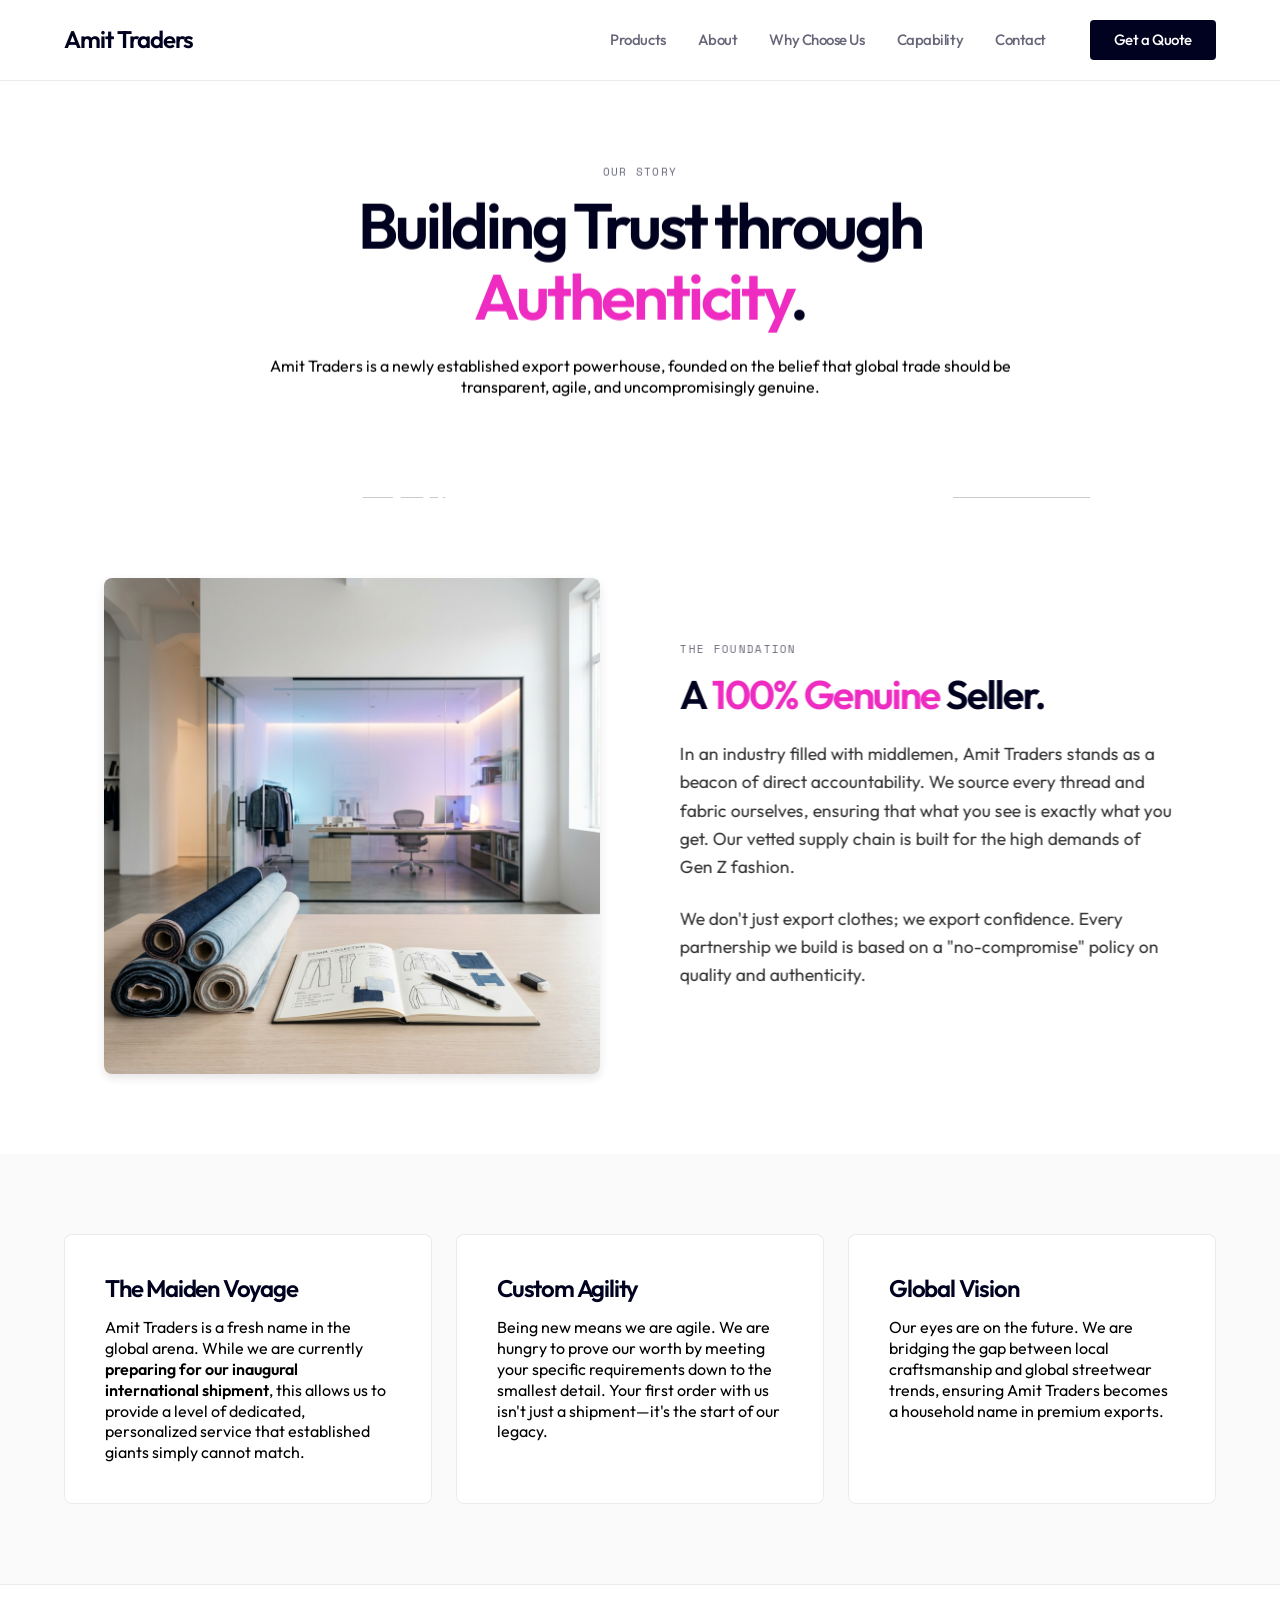
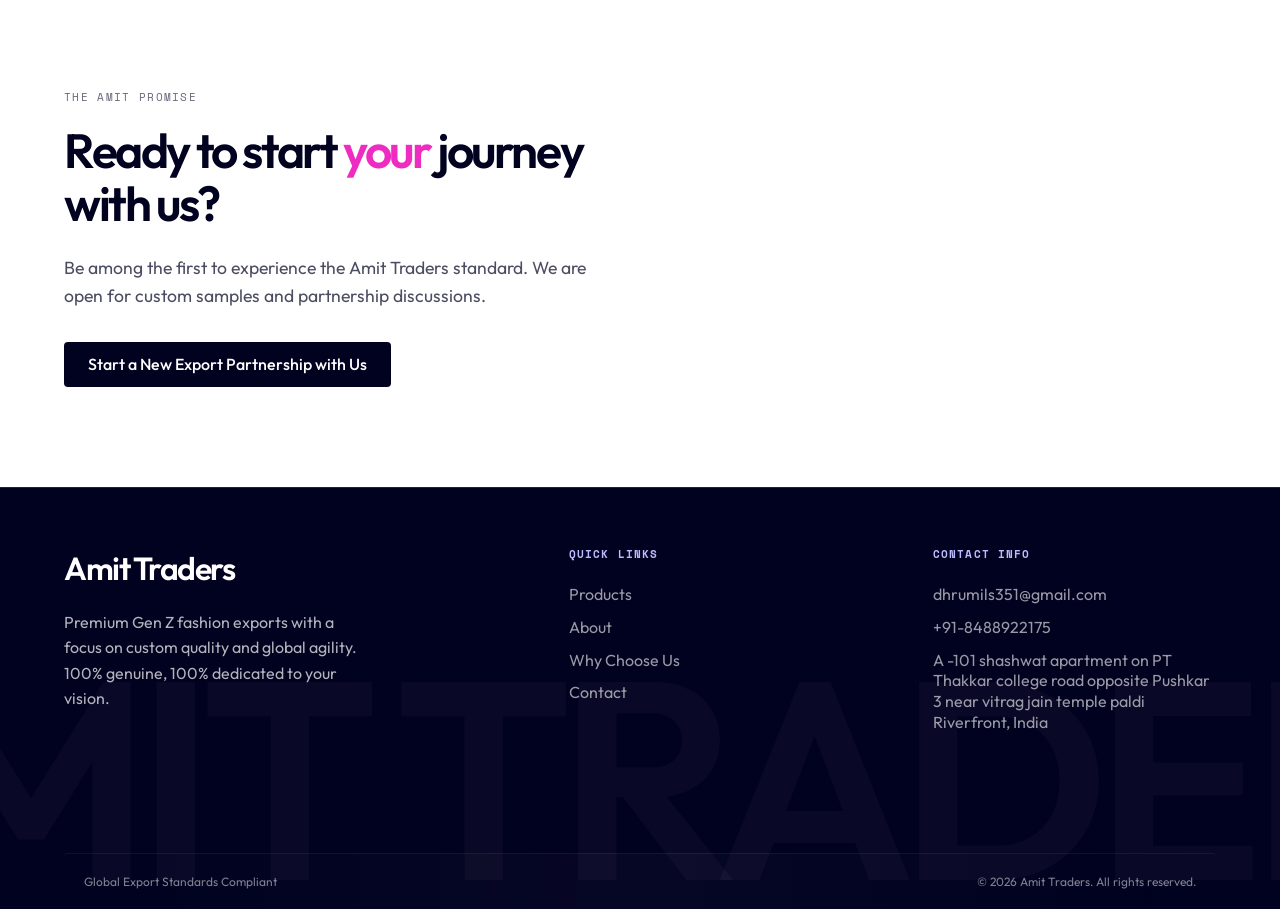
==== about.html @ be4467d7 "Amit Traders Business" ====
<!doctype html>
<html lang="en">
  <head>
    <meta charset="UTF-8" />
    <meta name="viewport" content="width=device-width, initial-scale=1.0" />
    <title>About Us | Amit Traders - Authentic Export House</title>
    <meta
      name="description"
      content="Learn about Amit Traders, a 100% genuine export house focusing on premium Gen Z fashion and custom quality standards."
    />
    <link rel="icon" type="image/png" href="assets/favicon.ico">
    <link rel="stylesheet" href="index.css" />
  </head>
  <body>
    <nav>
      <div class="logo">
        <a href="index.html" style="text-decoration: none; color: inherit"
          >Amit Traders</a
        >
      </div>
      <div class="nav-links">
        <a href="products.html">Products</a>
        <a href="about.html">About</a>
        <a href="why-choose-us.html">Why Choose Us</a>
        <a href="export-capability.html">Capability</a>
        <a href="contact.html">Contact</a>
        <a href="contact.html" class="btn btn-primary">Get a Quote</a>
      </div>
    </nav>

    <main>
      <section class="about-hero animate-on-scroll">
        <div class="mono-label">Our Story</div>
        <h1>
          Building Trust through
          <span style="color: var(--color-magenta)">Authenticity</span>.
        </h1>
        <p>
          Amit Traders is a newly established export powerhouse, founded on the
          belief that global trade should be transparent, agile, and
          uncompromisingly genuine.
        </p>
      </section>

      <section class="about-grid">
        <div class="hero-image-container animate-on-scroll slide-left">
          <img src="assets/about_studio.png" alt="Amit Traders Studio" />
        </div>
        <div class="about-text animate-on-scroll slide-right">
          <div class="mono-label" style="margin-bottom: 16px">
            The Foundation
          </div>
          <h2>A <span class="trust-highlight">100% Genuine</span> Seller.</h2>
          <p>
            In an industry filled with middlemen, Amit Traders stands as a
            beacon of direct accountability. We source every thread and fabric
            ourselves, ensuring that what you see is exactly what you get. Our
            vetted supply chain is built for the high demands of Gen Z fashion.
          </p>
          <p>
            We don't just export clothes; we export confidence. Every
            partnership we build is based on a "no-compromise" policy on quality
            and authenticity.
          </p>
        </div>
      </section>

      <section class="mission-grid stagger-container">
        <div class="mission-card animate-on-scroll">
          <h3>The Maiden Voyage</h3>
          <p>
            Amit Traders is a fresh name in the global arena. While we are
            currently
            <span style="font-weight: 600"
              >preparing for our inaugural international shipment</span
            >, this allows us to provide a level of dedicated, personalized
            service that established giants simply cannot match.
          </p>
        </div>
        <div class="mission-card animate-on-scroll">
          <h3>Custom Agility</h3>
          <p>
            Being new means we are agile. We are hungry to prove our worth by
            meeting your specific requirements down to the smallest detail. Your
            first order with us isn't just a shipment—it's the start of our
            legacy.
          </p>
        </div>
        <div class="mission-card animate-on-scroll">
          <h3>Global Vision</h3>
          <p>
            Our eyes are on the future. We are bridging the gap between local
            craftsmanship and global streetwear trends, ensuring Amit Traders
            becomes a household name in premium exports.
          </p>
        </div>
      </section>

      <section
        class="quality-detail"
        style="
          background: var(--color-white);
          color: var(--color-dark-blue);
          border-top: 1px solid var(--color-border-light);
        "
      >
        <div class="quality-text animate-on-scroll">
          <div class="mono-label" style="margin-bottom: 20px">
            The Amit Promise
          </div>
          <h2 style="color: var(--color-dark-blue)">
            Ready to start
            <span style="color: var(--color-magenta)">your</span> journey with
            us?
          </h2>
          <p style="color: var(--color-dark-blue); opacity: 0.7">
            Be among the first to experience the Amit Traders standard. We are
            open for custom samples and partnership discussions.
          </p>
          <a href="index.html#contact" class="btn btn-primary"
            >Start a New Export Partnership with Us</a
          >
        </div>
      </section>
    </main>

    <footer class="animate-on-scroll">
      <div class="footer-bg-text">AMIT TRADERS</div>
      <div class="footer-container stagger-container">
        <div class="footer-col animate-on-scroll">
          <div class="footer-logo">Amit Traders</div>
          <p class="footer-desc">
            Premium Gen Z fashion exports with a focus on custom quality and
            global agility. 100% genuine, 100% dedicated to your vision.
          </p>
        </div>
        <div class="footer-col animate-on-scroll">
          <h4>Quick Links</h4>
          <ul class="footer-links">
            <li><a href="products.html">Products</a></li>
            <li><a href="about.html">About</a></li>
            <li><a href="why-choose-us.html">Why Choose Us</a></li>
            <li><a href="contact.html">Contact</a></li>
          </ul>
        </div>
        <div class="footer-col animate-on-scroll">
          <h4>Contact Info</h4>
          <p style="opacity: 0.6; margin-bottom: 12px">dhrumils351@gmail.com</p>
          <p style="opacity: 0.6; margin-bottom: 12px">+91-8488922175</p>
          <p style="opacity: 0.6">A -101 shashwat apartment on PT Thakkar college road opposite Pushkar 3 near vitrag jain temple paldi Riverfront, India</p>
        </div>
      </div>
      <div class="footer-bottom animate-on-scroll">
        <div>Global Export Standards Compliant</div>
        <div>© 2026 Amit Traders. All rights reserved.</div>
      </div>
    </footer>

    <script src="index.js"></script>
  </body>
</html>
---- index.css ----
@import url("https://fonts.googleapis.com/css2?family=Outfit:wght@400;500;600&family=Space+Mono:wght@400;700&display=swap");

:root {
    --color-white: #ffffff;
    --color-dark-blue: #010120;
    --color-magenta: #ef2cc1;
    --color-orange: #fc4c02;
    --color-lavender: #bdbbff;
    --color-border-light: rgba(0, 0, 0, 0.08);
    --color-border-dark: rgba(255, 255, 255, 0.12);
    --shadow-blue: rgba(1, 1, 32, 0.1) 0px 4px 10px;
    --glass-light: rgba(255, 255, 255, 0.12);
    --font-primary: "Outfit", sans-serif;
    --font-mono: "Space Mono", monospace;
}

* {
    margin: 0;
    padding: 0;
    box-sizing: border-box;
}

body {
    font-family: var(--font-primary);
    background-color: var(--color-white);
    color: #000;
    line-height: 1.3;
    overflow-x: hidden;
}

/* Animation Utility Classes */
.animate-on-scroll {
    opacity: 0;
    transform: translateY(40px);
    transition: all 1s cubic-bezier(0.2, 0.8, 0.2, 1);
    will-change: transform, opacity;
}

.animate-on-scroll.slide-left {
    transform: translateX(-40px);
}

.animate-on-scroll.slide-right {
    transform: translateX(40px);
}

.animate-on-scroll.scale-up {
    transform: scale(0.95);
}

.animate-on-scroll.revealed {
    opacity: 1 !important;
    transform: translate(0, 0) scale(1) !important;
}

/* Typography Utilities */
h1,
h2,
h3,
h4,
.display-text {
    font-weight: 600;
    letter-spacing: -0.05em;
    line-height: 1.1;
    color: var(--color-dark-blue);
}

.mono-label {
    font-family: var(--font-mono);
    text-transform: uppercase;
    font-size: 11px;
    letter-spacing: 0.12em;
    color: var(--color-dark-blue);
    opacity: 0.6;
    margin-bottom: 12px;
    display: inline-block;
}

/* Hero Section */
.hero {
    position: relative;
    min-height: 100vh;
    display: flex;
    align-items: center;
    padding: 120px 5% 80px;
    background:
        radial-gradient(circle at 10% 20%,
            rgba(239, 44, 193, 0.05) 0%,
            transparent 40%),
        radial-gradient(circle at 90% 80%,
            rgba(189, 187, 255, 0.1) 0%,
            transparent 40%),
        radial-gradient(circle at 50% 50%,
            rgba(252, 76, 2, 0.02) 0%,
            transparent 50%);
    overflow: hidden;
}

.hero-content {
    max-width: 1200px;
    margin: 0 auto;
    width: 100%;
    z-index: 2;
    display: grid;
    grid-template-columns: 1.2fr 1fr;
    gap: 60px;
    align-items: center;
}

.hero-text h1 {
    font-size: clamp(3rem, 6vw, 4.5rem);
    line-height: 1.05;
    margin-bottom: 24px;
    color: var(--color-dark-blue);
}

.hero-text p {
    font-size: 1.25rem;
    margin-bottom: 40px;
    opacity: 0.8;
    max-width: 500px;
}

.quality-badge {
    display: inline-flex;
    align-items: center;
    gap: 8px;
    padding: 4px 12px;
    background: var(--color-white);
    border: 1px solid var(--color-border-light);
    border-radius: 4px;
    font-size: 14px;
    margin-bottom: 20px;
    box-shadow: var(--shadow-blue);
}

.quality-badge span {
    color: var(--color-magenta);
    font-weight: 600;
}

/* Buttons */
.btn {
    padding: 12px 24px;
    border-radius: 4px;
    font-size: 16px;
    font-weight: 500;
    cursor: pointer;
    transition: all 0.2s ease;
    text-decoration: none;
    display: inline-block;
}

.btn-primary {
    background-color: var(--color-dark-blue);
    color: var(--color-white);
    border: none;
}

.btn-primary:hover {
    transform: translateY(-2px);
    box-shadow: 0 10px 20px rgba(1, 1, 32, 0.15);
}

.btn-secondary {
    background: transparent;
    color: var(--color-dark-blue);
    border: 1px solid var(--color-border-light);
    margin-left: 16px;
}

/* Image Container */
.hero-image-container {
    position: relative;
    border-radius: 8px;
    overflow: hidden;
    box-shadow: var(--shadow-blue);
}

.hero-image-container img {
    width: 100%;
    height: auto;
    display: block;
    transition: transform 0.5s ease;
}

.hero-image-container:hover img {
    transform: scale(1.05);
}

/* Navigation */
nav {
    position: fixed;
    top: 0;
    left: 0;
    width: 100%;
    padding: 20px 5%;
    display: flex;
    justify-content: space-between;
    align-items: center;
    background: rgba(255, 255, 255, 0.8);
    backdrop-filter: blur(10px);
    z-index: 100;
    border-bottom: 1px solid var(--color-border-light);
}

.logo {
    font-size: 24px;
    font-weight: 600;
    color: var(--color-dark-blue);
    letter-spacing: -1px;
}

.nav-links {
    display: flex;
    gap: 32px;
    align-items: center;
}

.nav-links a {
    text-decoration: none;
    color: var(--color-dark-blue);
    font-size: 15px;
    font-weight: 500;
    opacity: 0.6;
    letter-spacing: -0.03em;
    position: relative;
    padding: 8px 0;
    transition: all 0.3s cubic-bezier(0.2, 0.8, 0.2, 1);
}

.nav-links a::after {
    content: "";
    position: absolute;
    bottom: 0;
    left: 50%;
    width: 0;
    height: 1.5px;
    background: var(--color-magenta);
    transition: all 0.3s cubic-bezier(0.2, 0.8, 0.2, 1);
    transform: translateX(-50%);
}

.nav-links a:hover {
    opacity: 1;
    transform: translateY(-1px);
    color: var(--color-dark-blue);
}

.nav-links a:hover::after {
    width: 100%;
}

.nav-links a.btn-primary {
    color: var(--color-white);
    opacity: 1;
    padding: 10px 24px;
    margin-left: 12px;
}

.nav-links a.btn-primary::after {
    display: none;
}

/* Product Page Styles */
.product-hero {
    padding: 160px 5% 80px;
    background: var(--color-white);
    text-align: center;
}

.product-hero h1 {
    font-size: clamp(2.5rem, 5vw, 3.5rem);
    margin-bottom: 16px;
}

.product-grid {
    max-width: 1200px;
    margin: 0 auto 100px;
    display: grid;
    grid-template-columns: repeat(auto-fill, minmax(300px, 1fr));
    gap: 32px;
    padding: 0 5%;
}

.product-card {
    background: var(--color-white);
    border: 1px solid var(--color-border-light);
    border-radius: 8px;
    overflow: hidden;
    transition: all 0.3s ease;
}

.product-card:hover {
    transform: translateY(-8px);
    box-shadow: var(--shadow-blue);
}

.product-img {
    width: 100%;
    height: 350px;
    object-fit: cover;
    object-position: center bottom;
    border-bottom: 1px solid var(--color-border-light);
}

.product-info {
    padding: 24px;
}

.product-info h3 {
    font-size: 1.25rem;
    margin-bottom: 8px;
    color: var(--color-dark-blue);
}

.product-info p {
    font-size: 0.9rem;
    opacity: 0.7;
    margin-bottom: 16px;
}

.tag {
    display: inline-block;
    padding: 2px 8px;
    font-family: var(--font-mono);
    font-size: 10px;
    text-transform: uppercase;
    background: rgba(0, 0, 0, 0.05);
    border-radius: 4px;
    margin-right: 8px;
}

/* Quality Detail Section (Dark Theme) */
.quality-detail {
    background-color: var(--color-dark-blue);
    color: var(--color-white);
    padding: 100px 5%;
    display: grid;
    grid-template-columns: 1fr 1fr;
    gap: 80px;
    align-items: center;
}

.quality-detail h2 {
    font-size: 3rem;
    margin-bottom: 24px;
    color: var(--color-white);
}

.quality-detail p {
    font-size: 1.1rem;
    opacity: 0.8;
    margin-bottom: 32px;
    line-height: 1.6;
}

.quality-feature {
    display: flex;
    gap: 16px;
    margin-bottom: 24px;
}

.feature-icon {
    width: 40px;
    height: 40px;
    background: var(--glass-light);
    border: 1px solid var(--color-border-dark);
    display: flex;
    align-items: center;
    justify-content: center;
    border-radius: 4px;
    color: var(--color-lavender);
    flex-shrink: 0;
}

.quality-img-wrap {
    border-radius: 8px;
    overflow: hidden;
    border: 1px solid var(--color-border-dark);
}

.quality-img-wrap img {
    width: 100%;
    display: block;
}

/* Stats Section (Preview for Dual World) */
.stats-bar {
    background: var(--color-white);
    padding: 40px 0;
    border-top: 1px solid var(--color-border-light);
}

.stats-container {
    max-width: 1200px;
    margin: 0 auto;
    display: flex;
    justify-content: space-around;
    text-align: center;
}

.stat-item h3 {
    font-size: 3rem;
    color: var(--color-dark-blue);
    margin-bottom: 8px;
}

.stat-item p {
    font-family: var(--font-mono);
    font-size: 12px;
    text-transform: uppercase;
    opacity: 0.6;
}

/* Responsive */
@media (max-width: 991px) {
    .hero-content {
        grid-template-columns: 1fr;
        text-align: center;
        gap: 40px;
    }

    .hero-text p {
        margin: 0 auto 40px;
    }

    .nav-links {
        display: none;
    }
}

/* About Page Specific Styles */
.about-hero {
    padding: 160px 5% 100px;
    background: var(--color-white);
    text-align: center;
    max-width: 900px;
    margin: 0 auto;
}

.about-hero h1 {
    font-size: clamp(2.5rem, 6vw, 4rem);
    margin-bottom: 24px;
}

.about-grid {
    display: grid;
    grid-template-columns: 1fr 1fr;
    gap: 80px;
    padding: 80px 5%;
    max-width: 1200px;
    margin: 0 auto;
    align-items: center;
}

.about-text h2 {
    font-size: 2.5rem;
    margin-bottom: 24px;
    color: var(--color-dark-blue);
}

.about-text p {
    font-size: 1.1rem;
    opacity: 0.8;
    margin-bottom: 24px;
    line-height: 1.6;
}

.mission-grid {
    display: grid;
    grid-template-columns: repeat(auto-fit, minmax(250px, 1fr));
    gap: 24px;
    padding: 80px 5%;
    background: #fafafa;
}

.mission-card {
    background: var(--color-white);
    padding: 40px;
    border: 1px solid var(--color-border-light);
    border-radius: 8px;
    transition: transform 0.3s ease;
}

.mission-card:hover {
    transform: translateY(-10px);
    box-shadow: var(--shadow-blue);
}

.mission-card h3 {
    font-size: 1.5rem;
    margin-bottom: 16px;
    color: var(--color-dark-blue);
}

.trust-highlight {
    color: var(--color-magenta);
    font-weight: 600;
}


/* Why Choose Us Page Styles */
.why-hero {
    padding: 160px 5% 100px;
    background: var(--color-white);
    display: grid;
    grid-template-columns: 1fr 1fr;
    gap: 80px;
    align-items: center;
    max-width: 1200px;
    margin: 0 auto;
}

.feature-grid {
    display: grid;
    grid-template-columns: repeat(auto-fit, minmax(300px, 1fr));
    gap: 32px;
    padding: 80px 5%;
    max-width: 1200px;
    margin: 0 auto;
}

.feature-card {
    background: var(--color-white);
    padding: 40px;
    border: 1px solid var(--color-border-light);
    border-radius: 8px;
    transition: all 0.3s ease;
    position: relative;
    overflow: hidden;
}

.feature-card::before {
    content: " ";
    position: absolute;
    top: 0;
    left: 0;
    width: 4px;
    height: 100%;
    background: var(--color-magenta);
    opacity: 0;
    transition: opacity 0.3s;
}

.feature-card:hover {
    transform: translateY(-8px);
    box-shadow: var(--shadow-blue);
}

.feature-card:hover::before {
    opacity: 1;
}

.feature-card h3 {
    font-size: 1.5rem;
    margin-bottom: 16px;
    color: var(--color-dark-blue);
}

.workflow-section {
    background: var(--color-dark-blue);
    color: var(--color-white);
    padding: 100px 5%;
    text-align: center;
}

.workflow-grid {
    display: grid;
    grid-template-columns: repeat(3, 1fr);
    gap: 40px;
    max-width: 1000px;
    margin: 60px auto 0;
}

.workflow-item h4 {
    font-family: var(--font-mono);
    color: var(--color-lavender);
    margin-bottom: 12px;
    font-size: 14px;
}

.why-hero h1 {
    font-size: clamp(3rem, 7vw, 4.5rem);
    margin-bottom: 32px;
    line-height: 1.05;
}

.why-text p {
    font-size: 1.25rem;
    line-height: 1.5;
    opacity: 0.8;
    margin-bottom: 48px;
    max-width: 550px;
}


/* Footer Styles */
footer {
    background-color: var(--color-dark-blue);
    color: var(--color-white);
    padding: 60px 5% 40px;
    position: relative;
    overflow: hidden;
    border-top: 1px solid var(--color-border-dark);
}

.footer-container {
    display: grid;
    grid-template-columns: 1.5fr 1fr 1fr;
    gap: 80px;
    max-width: 1200px;
    margin: 0 auto;
    position: relative;
    z-index: 2;
}

.footer-logo {
    font-size: 32px;
    font-weight: 600;
    margin-bottom: 20px;
    letter-spacing: -1.5px;
}

.footer-desc {
    opacity: 0.7;
    line-height: 1.6;
    max-width: 300px;
}

.footer-col h4 {
    color: var(--color-lavender);
    margin-bottom: 24px;
    font-family: var(--font-mono);
    text-transform: uppercase;
    font-size: 11px;
    letter-spacing: 0.1em;
}

.footer-links {
    list-style: none;
}

.footer-links li {
    margin-bottom: 12px;
}

.footer-links a {
    color: var(--color-white);
    text-decoration: none;
    opacity: 0.6;
    transition: opacity 0.2s;
}

.footer-links a:hover {
    opacity: 1;
}

.footer-bottom {
    border-top: 1px solid var(--color-border-dark);
    margin-top: 80px;
    padding-top: 40px;
    display: flex;
    justify-content: space-between;
    font-size: 12px;
    opacity: 0.5;
    max-width: 1200px;
    margin-left: auto;
    margin-right: auto;
}

@media (max-width: 768px) {
    .footer-container {
        grid-template-columns: 1fr;
        gap: 40px;
    }

    .footer-bottom {
        flex-direction: column;
        gap: 20px;
        text-align: center;
    }
}


/* Enhanced Animated Footer */
.footer-bg-text {
    position: absolute;
    bottom: -50px;
    left: 50%;
    transform: translateX(-50%);
    font-size: 22vw;
    font-weight: 600;
    color: rgba(255, 255, 255, 0.03);
    white-space: nowrap;
    pointer-events: none;
    letter-spacing: -0.05em;
    z-index: 1;
    user-select: none;
}

.footer-col {
    position: relative;
    z-index: 2;
}

.footer-links a {
    position: relative;
    display: inline-block;
    transition: all 0.3s cubic-bezier(0.2, 0.8, 0.2, 1);
}

.footer-links a:hover {
    transform: translateX(8px);
    opacity: 1 !important;
}

.footer-links a::after {
    content: " ";
    position: absolute;
    bottom: -2px;
    left: 0;
    width: 0;
    height: 1px;
    background: var(--color-magenta);
    transition: width 0.3s ease;
}

.footer-links a:hover::after {
    width: 100%;
}

.footer-bottom {
    position: relative;
    z-index: 2;
    background: linear-gradient(to right, transparent, rgba(255, 255, 255, 0.05), transparent);
    padding: 20px;
    border-radius: 4px;
}
/* Export Capability Page Styles */
.capability-hero {
    padding: 160px 5% 100px;
    background: var(--color-white);
    display: grid;
    grid-template-columns: 1.2fr 1fr;
    gap: 80px;
    align-items: center;
    max-width: 1200px;
    margin: 0 auto;
}

.readiness-section {
    background: var(--color-dark-blue);
    color: var(--color-white);
    padding: 100px 5%;
}

.readiness-grid {
    display: grid;
    grid-template-columns: repeat(auto-fit, minmax(280px, 1fr));
    gap: 24px;
    max-width: 1200px;
    margin: 60px auto 0;
}

.capability-card {
    background: var(--glass-light);
    border: 1px solid var(--color-border-dark);
    padding: 40px;
    border-radius: 8px;
    transition: all 0.3s ease;
}

.capability-card:hover {
    background: rgba(255, 255, 255, 0.08);
    transform: translateY(-5px);
}

.capability-card h3 {
    color: var(--color-lavender);
    margin-bottom: 16px;
    font-size: 1.5rem;
}

.workflow-highlight {
    background: linear-gradient(90deg, var(--color-magenta), var(--color-orange));
    -webkit-background-clip: text;
    background-clip: text;
    -webkit-text-fill-color: transparent;
    font-weight: 600;
}


/* Contact & Inquiry Page Styles */
.contact-hero {
    padding: 160px 5% 60px;
    background: var(--color-white);
    text-align: center;
}

.contact-layout {
    display: grid;
    grid-template-columns: 1fr 1.5fr;
    gap: 80px;
    max-width: 1200px;
    margin: 0 auto 100px;
    padding: 0 5%;
}

.contact-info-panel {
    background: var(--color-dark-blue);
    color: var(--color-white);
    padding: 60px;
    border-radius: 8px;
}

.contact-method {
    margin-bottom: 40px;
}

.contact-method h4 {
    color: var(--color-lavender);
    font-family: var(--font-mono);
    font-size: 11px;
    text-transform: uppercase;
    margin-bottom: 12px;
}

.contact-method p {
    font-size: 1.5rem;
    font-weight: 500;
}

.inquiry-form-card {
    padding: 60px;
    background: var(--color-white);
    border: 1px solid var(--color-border-light);
    border-radius: 8px;
    box-shadow: var(--shadow-blue);
}

.form-group {
    margin-bottom: 24px;
}

.form-group label {
    display: block;
    font-family: var(--font-mono);
    font-size: 11px;
    text-transform: uppercase;
    margin-bottom: 8px;
    opacity: 0.6;
}

.form-group input, 
.form-group textarea,
.form-group select {
    width: 100%;
    padding: 14px;
    border: 1px solid var(--color-border-light);
    border-radius: 4px;
    font-family: var(--font-primary);
    font-size: 16px;
    transition: border-color 0.3s;
}

.form-group input:focus,
.form-group textarea:focus {
    outline: none;
    border-color: var(--color-magenta);
}

@media (max-width: 991px) {
    .contact-layout {
        grid-template-columns: 1fr;
        gap: 40px;
    }
}


/* Contact Hero Typography Refinement */
.contact-hero h1 {
    font-size: clamp(3rem, 7vw, 4.5rem);
    margin-bottom: 24px;
    line-height: 1.05;
}

.contact-hero p {
    font-size: 1.25rem;
    line-height: 1.7;
    opacity: 0.7;
    max-width: 600px;
    margin: 0 auto;
    letter-spacing: 0.01em;
}
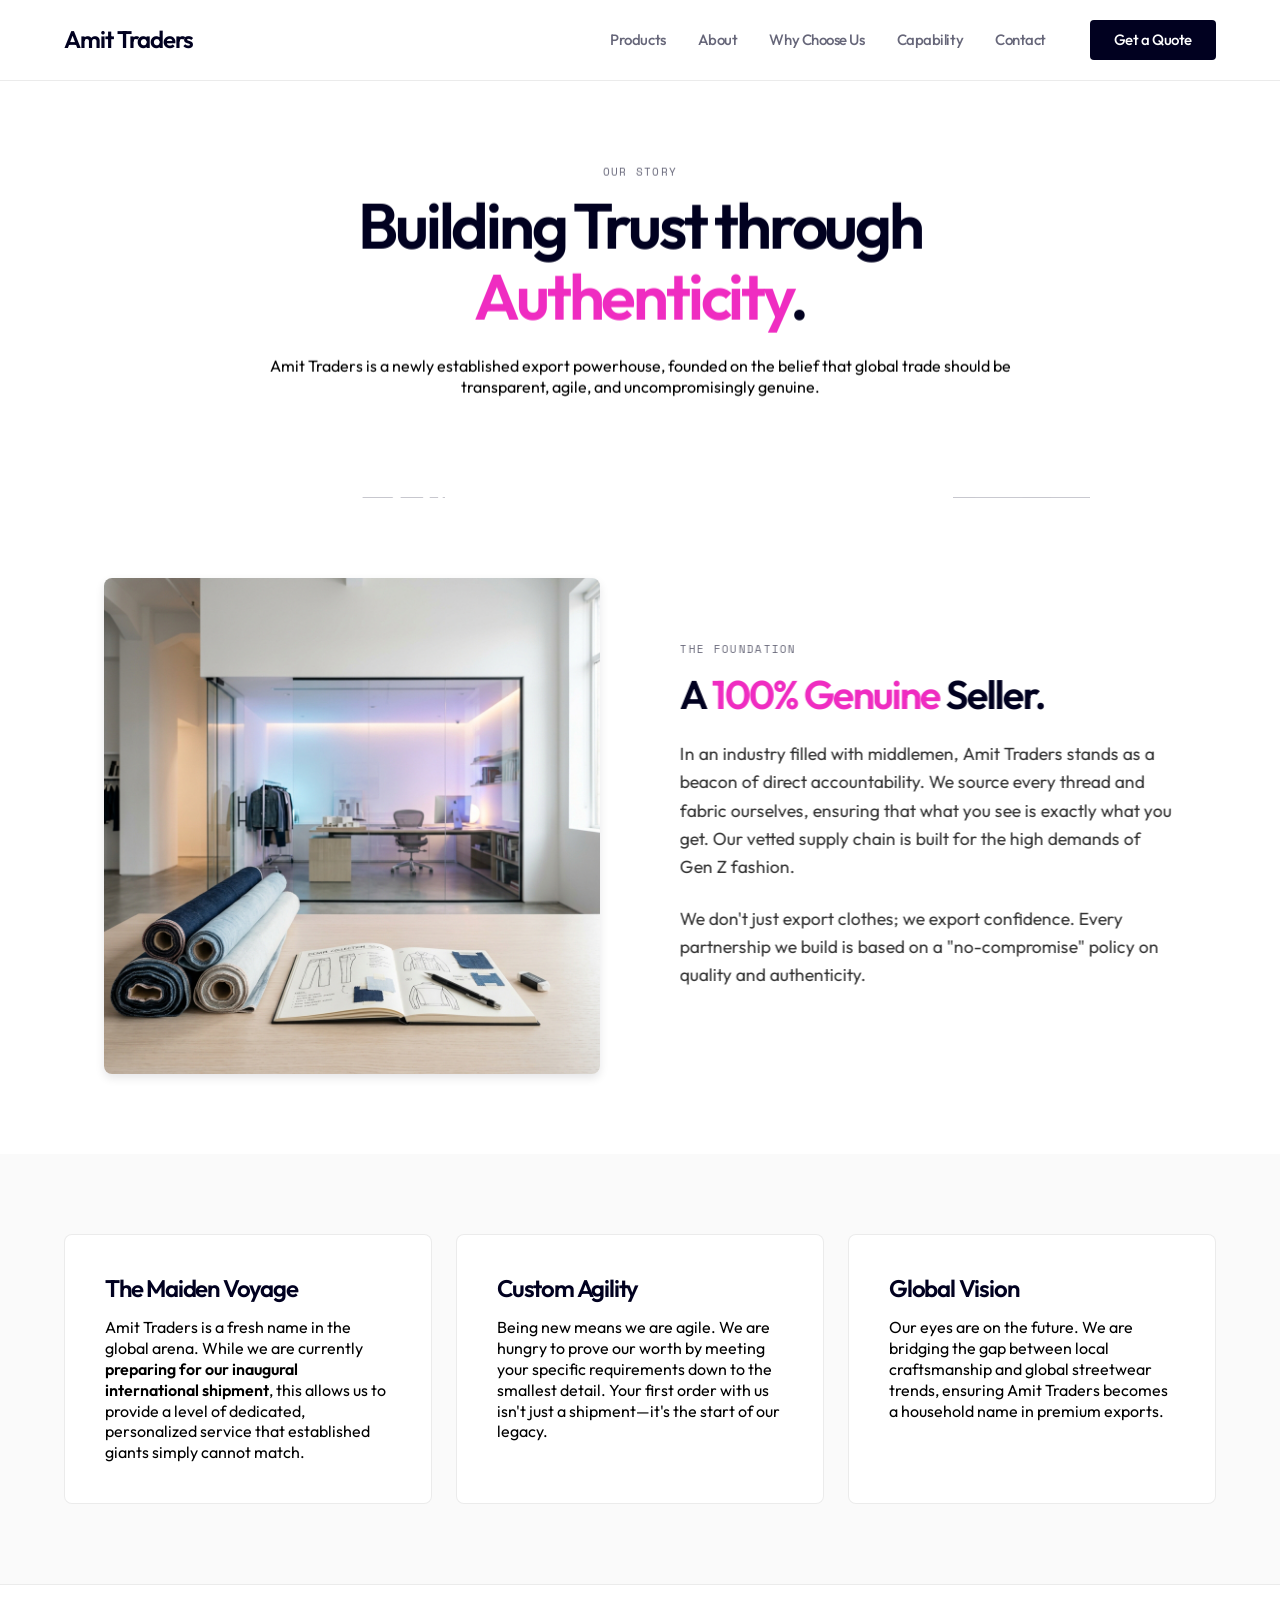
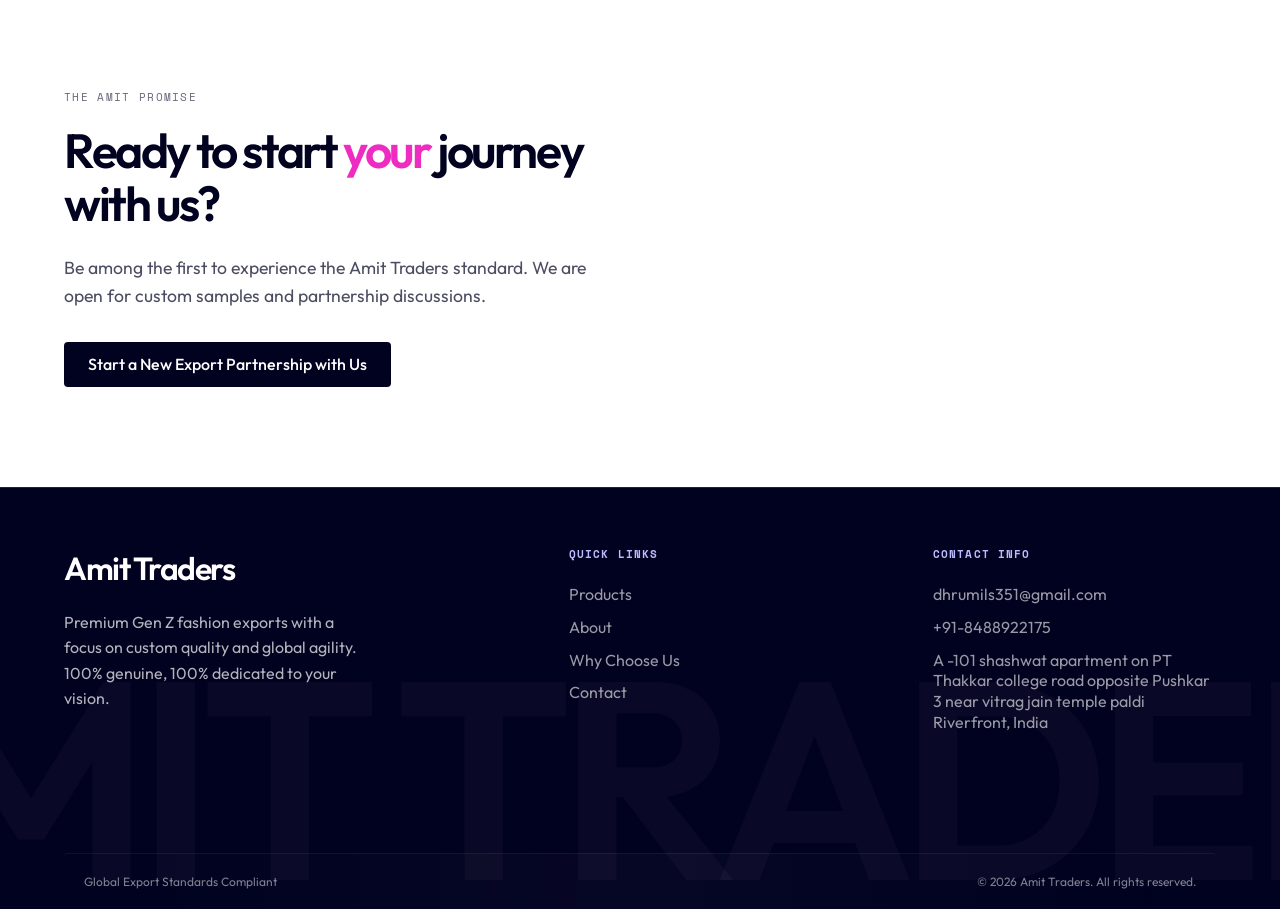
==== commit 60df4e12: "Added Responsiveness for Mobile" ====
--- a/about.html
+++ b/about.html
@@ -17,6 +17,11 @@
         <a href="index.html" style="text-decoration: none; color: inherit"
           >Amit Traders</a
         >
+      </div>
+      <div class="menu-toggle">
+        <span></span>
+        <span></span>
+        <span></span>
       </div>
       <div class="nav-links">
         <a href="products.html">Products</a>
--- a/index.css
+++ b/index.css
@@ -262,6 +262,36 @@
     display: none;
 }
 
+/* Mobile Menu Toggle */
+.menu-toggle {
+    display: none;
+    flex-direction: column;
+    gap: 6px;
+    cursor: pointer;
+    z-index: 1001;
+    padding: 10px;
+}
+
+.menu-toggle span {
+    display: block;
+    width: 28px;
+    height: 2px;
+    background-color: var(--color-dark-blue);
+    transition: all 0.3s cubic-bezier(0.2, 0.8, 0.2, 1);
+}
+
+.menu-toggle.active span:nth-child(1) {
+    transform: translateY(8px) rotate(45deg);
+}
+
+.menu-toggle.active span:nth-child(2) {
+    opacity: 0;
+}
+
+.menu-toggle.active span:nth-child(3) {
+    transform: translateY(-8px) rotate(-45deg);
+}
+
 /* Product Page Styles */
 .product-hero {
     padding: 160px 5% 80px;
@@ -340,6 +370,19 @@
     grid-template-columns: 1fr 1fr;
     gap: 80px;
     align-items: center;
+}
+
+@media (max-width: 991px) {
+    .quality-detail {
+        grid-template-columns: 1fr;
+        gap: 60px;
+        text-align: center;
+    }
+
+    .quality-feature {
+        justify-content: center;
+        text-align: left;
+    }
 }
 
 .quality-detail h2 {
@@ -415,18 +458,73 @@
 
 /* Responsive */
 @media (max-width: 991px) {
+    nav {
+        padding: 15px 5%;
+    }
+
+    .menu-toggle {
+        display: flex;
+    }
+
+    .nav-links {
+        position: fixed;
+        top: 0;
+        right: -100%;
+        width: 80%;
+        height: 100vh;
+        background: var(--color-white);
+        flex-direction: column;
+        justify-content: center;
+        gap: 40px;
+        transition: right 0.5s cubic-bezier(0.2, 0.8, 0.2, 1);
+        box-shadow: -10px 0 30px rgba(0, 0, 0, 0.1);
+        z-index: 1000;
+        padding: 40px;
+    }
+
+    .nav-links.active {
+        right: 0;
+    }
+
+    .nav-links a {
+        font-size: 24px;
+        opacity: 1;
+    }
+
+    .nav-links a.btn-primary {
+        margin-left: 0;
+        width: 100%;
+        text-align: center;
+    }
+
     .hero-content {
         grid-template-columns: 1fr;
         text-align: center;
-        gap: 40px;
+        gap: 60px;
+        padding-top: 40px;
+    }
+
+    .hero-text h1 {
+        font-size: clamp(2.5rem, 8vw, 3.5rem);
     }
 
     .hero-text p {
         margin: 0 auto 40px;
     }
 
-    .nav-links {
-        display: none;
+    .hero-btns {
+        display: flex;
+        flex-direction: column;
+        gap: 16px;
+    }
+
+    .btn-secondary {
+        margin-left: 0;
+    }
+
+    .stats-container {
+        flex-direction: column;
+        gap: 40px;
     }
 }
 
@@ -454,6 +552,14 @@
     align-items: center;
 }
 
+@media (max-width: 991px) {
+    .about-grid {
+        grid-template-columns: 1fr;
+        gap: 60px;
+        text-align: center;
+    }
+}
+
 .about-text h2 {
     font-size: 2.5rem;
     margin-bottom: 24px;
@@ -483,6 +589,12 @@
     transition: transform 0.3s ease;
 }
 
+@media (max-width: 768px) {
+    .mission-card {
+        padding: 30px;
+    }
+}
+
 .mission-card:hover {
     transform: translateY(-10px);
     box-shadow: var(--shadow-blue);
@@ -510,6 +622,19 @@
     align-items: center;
     max-width: 1200px;
     margin: 0 auto;
+}
+
+@media (max-width: 991px) {
+    .why-hero {
+        grid-template-columns: 1fr;
+        text-align: center;
+        gap: 60px;
+    }
+
+    .why-text p {
+        margin-left: auto;
+        margin-right: auto;
+    }
 }
 
 .feature-grid {
@@ -571,6 +696,12 @@
     gap: 40px;
     max-width: 1000px;
     margin: 60px auto 0;
+}
+
+@media (max-width: 768px) {
+    .workflow-grid {
+        grid-template-columns: 1fr;
+    }
 }
 
 .workflow-item h4 {
@@ -749,6 +880,14 @@
     margin: 0 auto;
 }
 
+@media (max-width: 991px) {
+    .capability-hero {
+        grid-template-columns: 1fr;
+        text-align: center;
+        gap: 60px;
+    }
+}
+
 .readiness-section {
     background: var(--color-dark-blue);
     color: var(--color-white);
@@ -799,12 +938,28 @@
 }
 
 .contact-layout {
-    display: grid;
-    grid-template-columns: 1fr 1.5fr;
-    gap: 80px;
     max-width: 1200px;
     margin: 0 auto 100px;
     padding: 0 5%;
+    display: grid;
+    grid-template-columns: 1fr 1.2fr;
+    gap: 80px;
+    align-items: start;
+}
+
+@media (max-width: 991px) {
+    .contact-layout {
+        grid-template-columns: 1fr;
+        gap: 60px;
+    }
+
+    .contact-info-panel, .inquiry-form-card {
+        padding: 40px 20px;
+    }
+
+    .contact-method p {
+        font-size: 1.2rem;
+    }
 }
 
 .contact-info-panel {
@@ -870,13 +1025,6 @@
     border-color: var(--color-magenta);
 }
 
-@media (max-width: 991px) {
-    .contact-layout {
-        grid-template-columns: 1fr;
-        gap: 40px;
-    }
-}
-
 
 /* Contact Hero Typography Refinement */
 .contact-hero h1 {
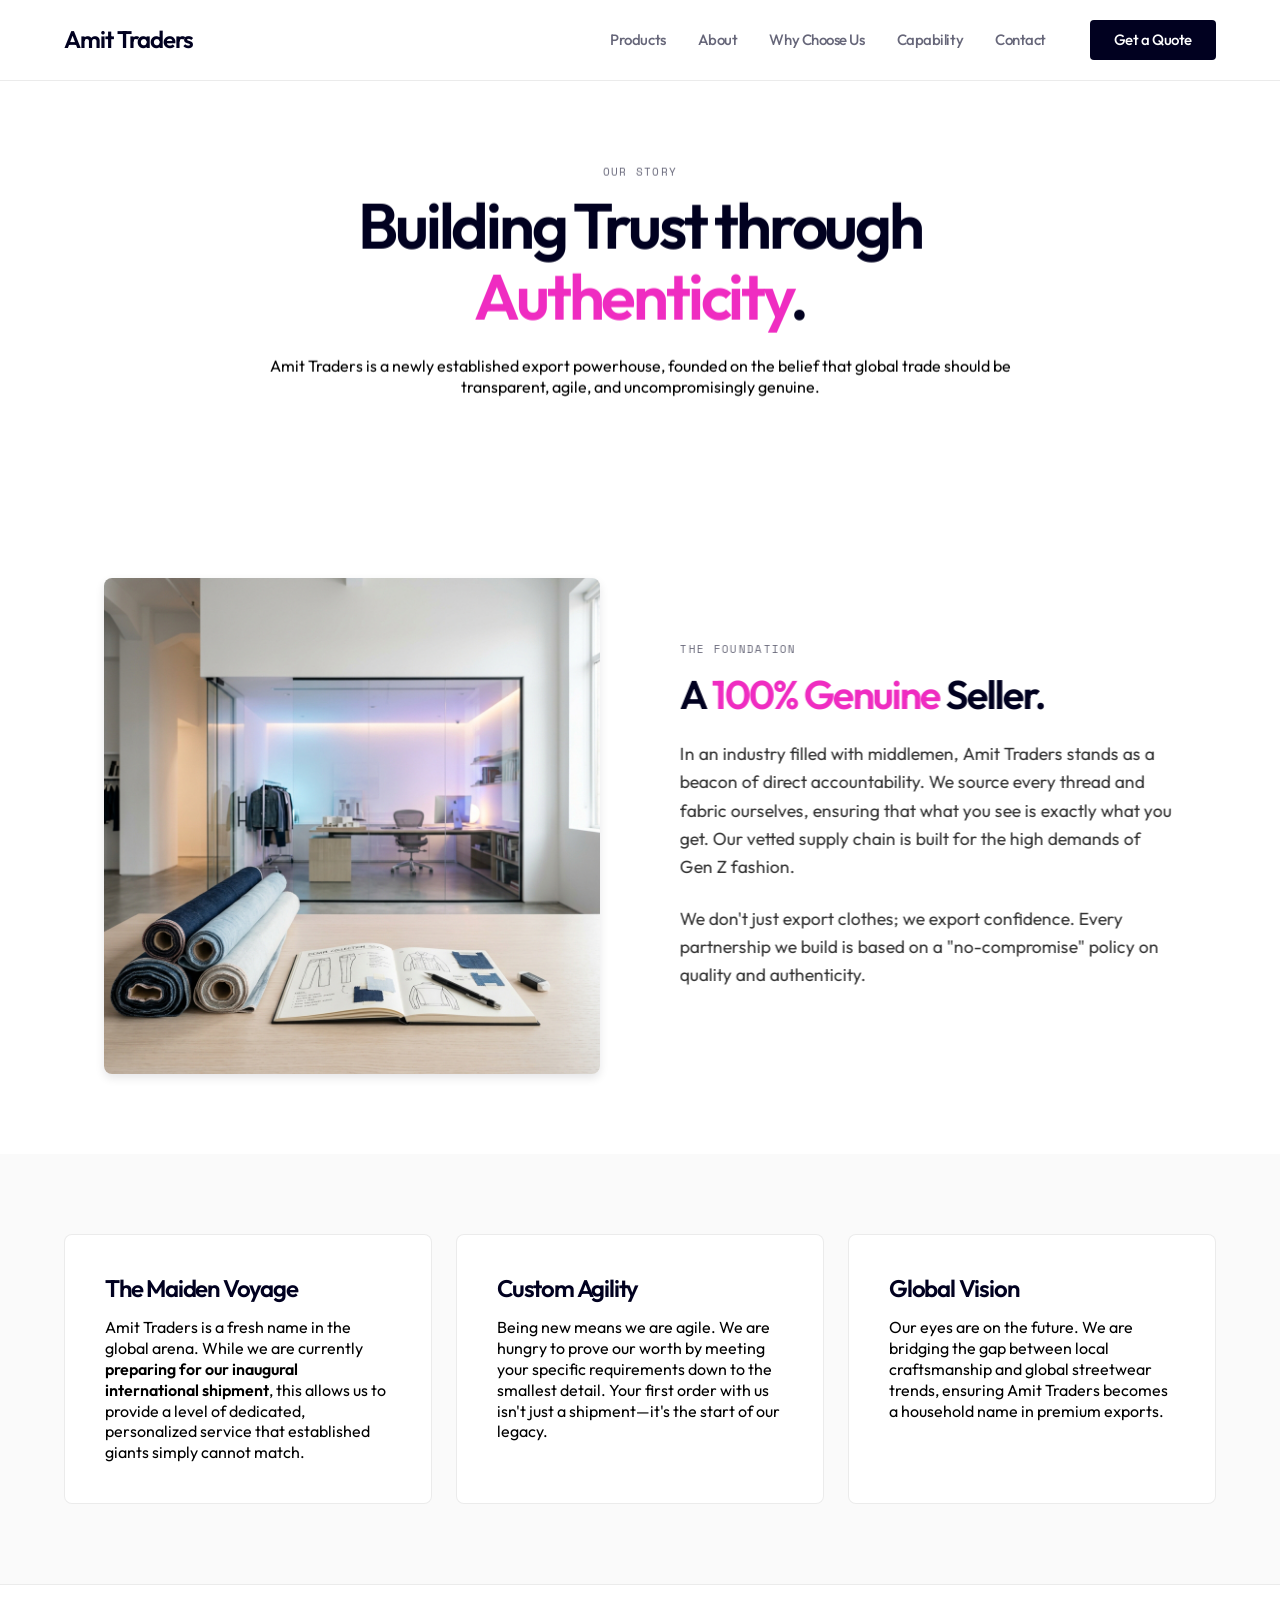
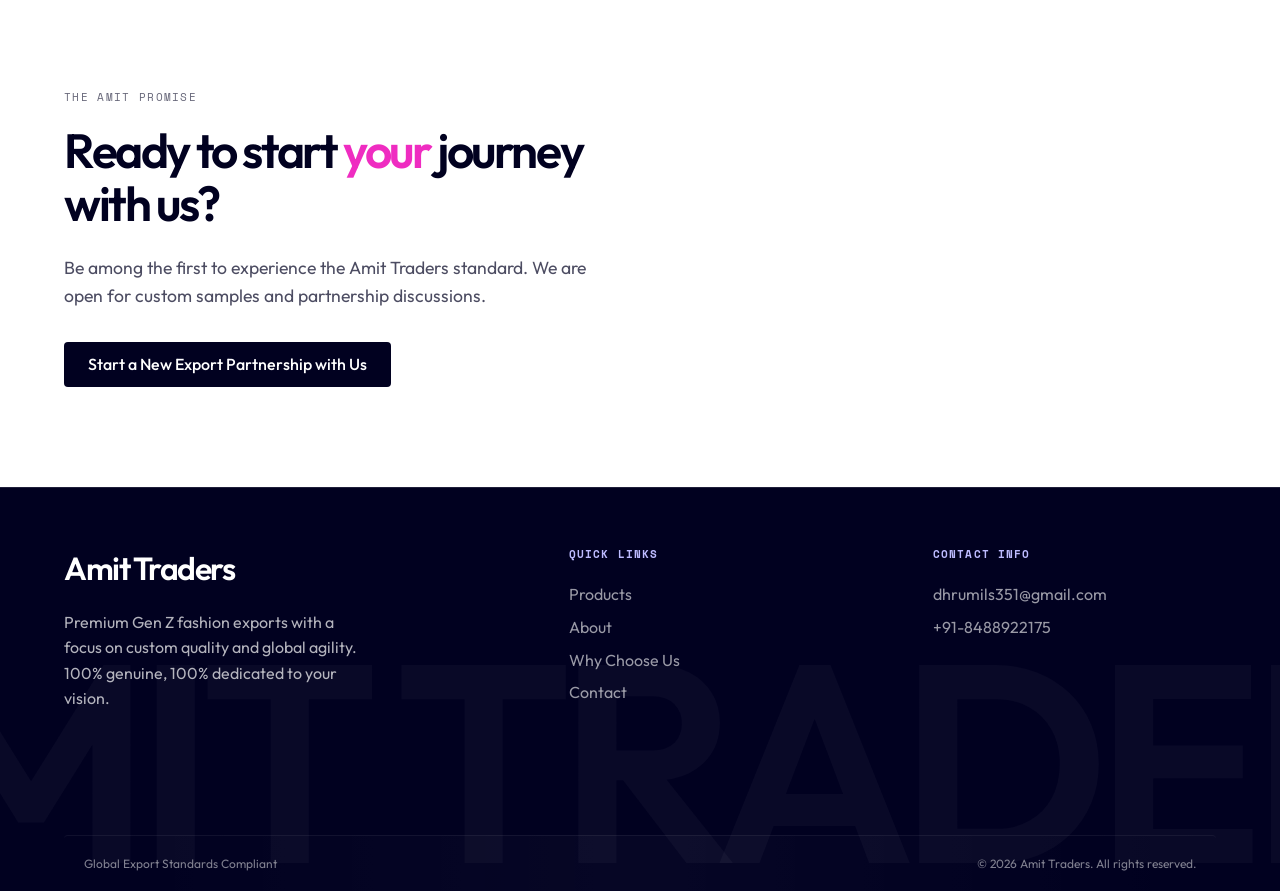
==== commit 1ac9ac86: "Added and Updated some files and images" ====
--- a/about.html
+++ b/about.html
@@ -152,7 +152,6 @@
           <h4>Contact Info</h4>
           <p style="opacity: 0.6; margin-bottom: 12px">dhrumils351@gmail.com</p>
           <p style="opacity: 0.6; margin-bottom: 12px">+91-8488922175</p>
-          <p style="opacity: 0.6">A -101 shashwat apartment on PT Thakkar college road opposite Pushkar 3 near vitrag jain temple paldi Riverfront, India</p>
         </div>
       </div>
       <div class="footer-bottom animate-on-scroll">
--- a/index.css
+++ b/index.css
@@ -326,14 +326,6 @@
     box-shadow: var(--shadow-blue);
 }
 
-.product-img {
-    width: 100%;
-    height: 350px;
-    object-fit: cover;
-    object-position: center bottom;
-    border-bottom: 1px solid var(--color-border-light);
-}
-
 .product-info {
     padding: 24px;
 }
@@ -350,15 +342,207 @@
     margin-bottom: 16px;
 }
 
-.tag {
-    display: inline-block;
-    padding: 2px 8px;
+.product-img-container {
+    width: 100%;
+    height: 350px;
+    position: relative;
+    overflow: hidden;
+    background-color: #f7f7f9;
+    cursor: pointer;
+    border-bottom: 1px solid var(--color-border-light);
+}
+
+.product-img {
+    width: 100%;
+    height: 100%;
+    object-fit: cover;
+    object-position: center 15%; /* Cropped bottom slightly to remove watermark and focus on fit */
+    transition: opacity 0.3s cubic-bezier(0.4, 0, 0.2, 1), 
+                transform 0.5s cubic-bezier(0.2, 0.8, 0.2, 1),
+                filter 0.4s ease;
+}
+
+.product-img-container:hover .product-img {
+    transform: scale(1.03);
+}
+
+.product-img.switching {
+    opacity: 0.2;
+    transform: scale(0.97);
+}
+
+.color-badge-overlay {
+    position: absolute;
+    top: 16px;
+    left: 16px;
+    background: rgba(1, 1, 32, 0.8);
+    backdrop-filter: blur(8px);
+    -webkit-backdrop-filter: blur(8px);
+    color: var(--color-white);
+    padding: 6px 12px;
+    border-radius: 20px;
     font-family: var(--font-mono);
     font-size: 10px;
     text-transform: uppercase;
-    background: rgba(0, 0, 0, 0.05);
+    letter-spacing: 0.08em;
+    font-weight: 700;
+    box-shadow: 0 4px 12px rgba(0, 0, 0, 0.15);
+    border: 1px solid rgba(255, 255, 255, 0.1);
+    z-index: 5;
+    pointer-events: none;
+    transition: all 0.3s ease;
+}
+
+.image-overlay-hint {
+    position: absolute;
+    inset: 0;
+    background: rgba(1, 1, 32, 0.25);
+    display: flex;
+    align-items: center;
+    justify-content: center;
+    opacity: 0;
+    transition: opacity 0.3s ease;
+    z-index: 4;
+}
+
+.product-img-container:hover .image-overlay-hint {
+    opacity: 1;
+}
+
+.image-overlay-hint span {
+    background: rgba(255, 255, 255, 0.9);
+    color: var(--color-dark-blue);
+    padding: 8px 16px;
+    border-radius: 30px;
+    font-size: 12px;
+    font-weight: 600;
+    letter-spacing: -0.01em;
+    transform: translateY(15px);
+    transition: transform 0.3s cubic-bezier(0.2, 0.8, 0.2, 1);
+    box-shadow: 0 4px 15px rgba(0, 0, 0, 0.15);
+    display: inline-flex;
+    align-items: center;
+    gap: 6px;
+}
+
+.product-img-container:hover .image-overlay-hint span {
+    transform: translateY(0);
+}
+
+.tag-row {
+    margin-bottom: 12px;
+    display: flex;
+    flex-wrap: wrap;
+    gap: 6px;
+}
+
+.tag {
+    display: inline-block;
+    padding: 3px 10px;
+    font-family: var(--font-mono);
+    font-size: 9px;
+    text-transform: uppercase;
+    background: rgba(1, 1, 32, 0.05);
     border-radius: 4px;
-    margin-right: 8px;
+    font-weight: 700;
+    letter-spacing: 0.05em;
+    color: var(--color-dark-blue);
+}
+
+/* Style Selector for Baggy Pants */
+.style-selector-section {
+    margin-top: 16px;
+    margin-bottom: 16px;
+    display: flex;
+    flex-direction: column;
+    gap: 8px;
+}
+
+.style-label {
+    font-size: 13px;
+    font-weight: 500;
+    opacity: 0.7;
+    color: var(--color-dark-blue);
+}
+
+.style-tabs {
+    display: flex;
+    background: rgba(1, 1, 32, 0.04);
+    padding: 3px;
+    border-radius: 6px;
+    border: 1px solid var(--color-border-light);
+}
+
+.style-tab-btn {
+    flex: 1;
+    background: transparent;
+    border: none;
+    padding: 8px 12px;
+    font-family: var(--font-primary);
+    font-size: 13px;
+    font-weight: 500;
+    color: var(--color-dark-blue);
+    opacity: 0.6;
+    cursor: pointer;
+    border-radius: 4px;
+    transition: all 0.25s cubic-bezier(0.2, 0.8, 0.2, 1);
+}
+
+.style-tab-btn:hover {
+    opacity: 0.9;
+}
+
+.style-tab-btn.active {
+    background: var(--color-white);
+    color: var(--color-dark-blue);
+    opacity: 1;
+    box-shadow: 0 2px 8px rgba(1, 1, 32, 0.08);
+}
+
+.swatches-section {
+    border-top: 1px solid var(--color-border-light);
+    padding-top: 18px;
+    margin-top: 18px;
+    display: flex;
+    align-items: center;
+    justify-content: space-between;
+    gap: 12px;
+}
+
+.swatches-label {
+    font-size: 13px;
+    font-weight: 500;
+    opacity: 0.7;
+    color: var(--color-dark-blue);
+}
+
+.color-swatches {
+    display: flex;
+    gap: 8px;
+    align-items: center;
+}
+
+.swatch-btn {
+    width: 20px;
+    height: 20px;
+    border-radius: 50%;
+    border: 2px solid var(--color-white);
+    box-shadow: 0 0 0 1px rgba(0, 0, 0, 0.15);
+    cursor: pointer;
+    transition: all 0.25s cubic-bezier(0.2, 0.8, 0.2, 1);
+    position: relative;
+    padding: 0;
+    outline: none;
+}
+
+.swatch-btn:hover {
+    transform: scale(1.2);
+    box-shadow: 0 0 0 1px var(--color-dark-blue);
+}
+
+.swatch-btn.active {
+    transform: scale(1.2);
+    box-shadow: 0 0 0 2px var(--color-magenta);
 }
 
 /* Quality Detail Section (Dark Theme) */
